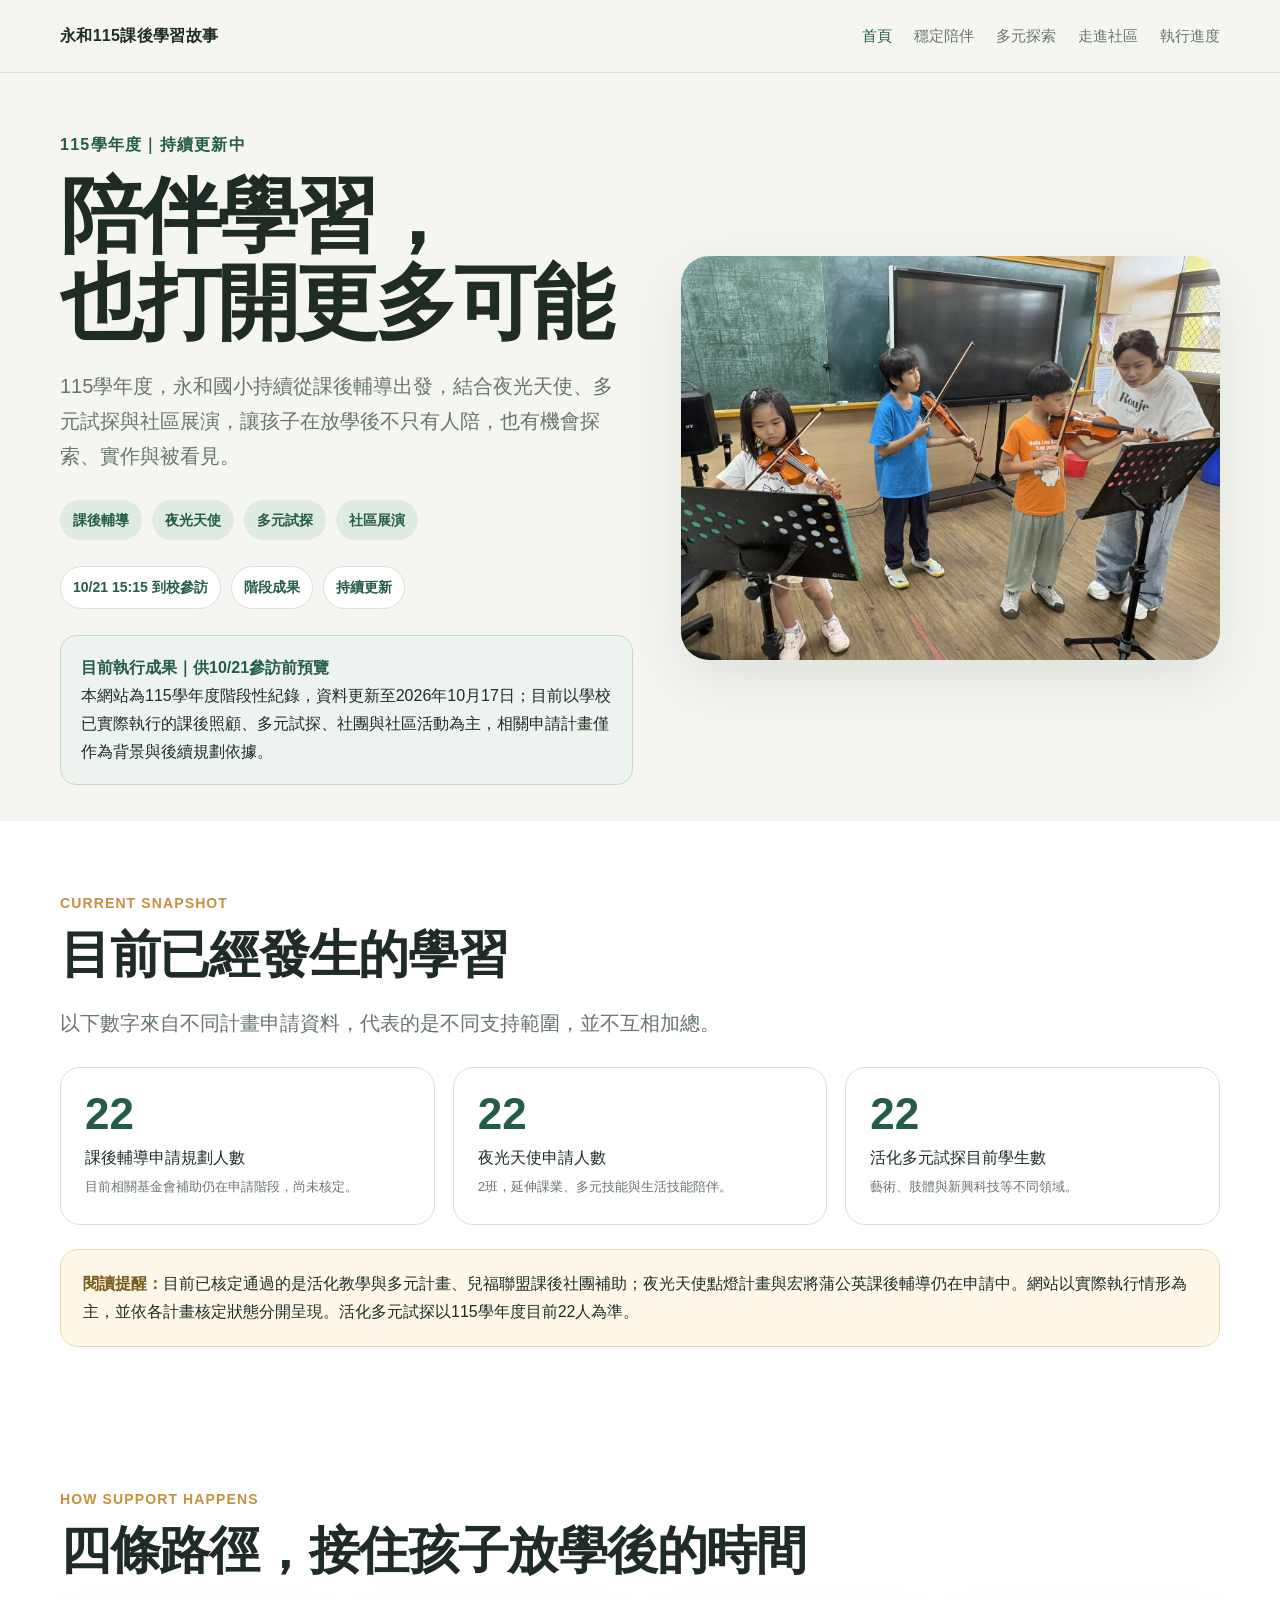
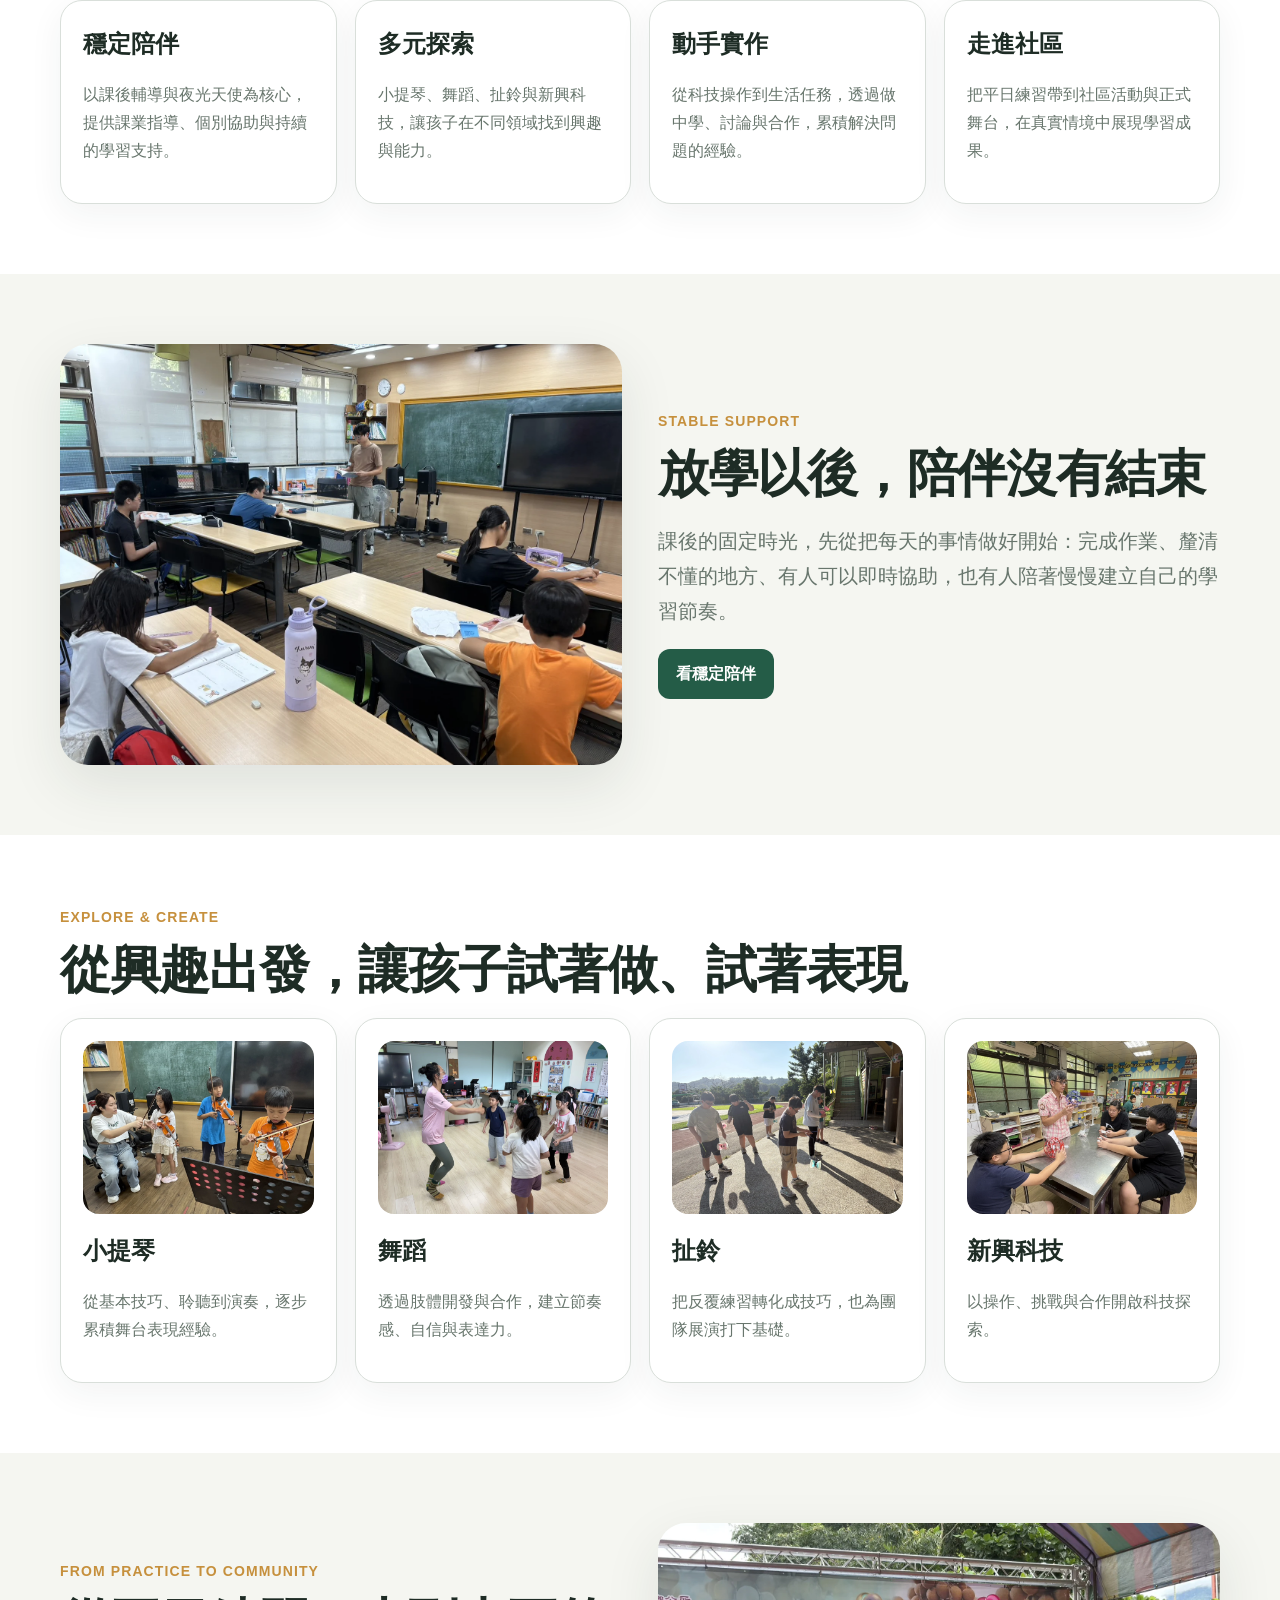
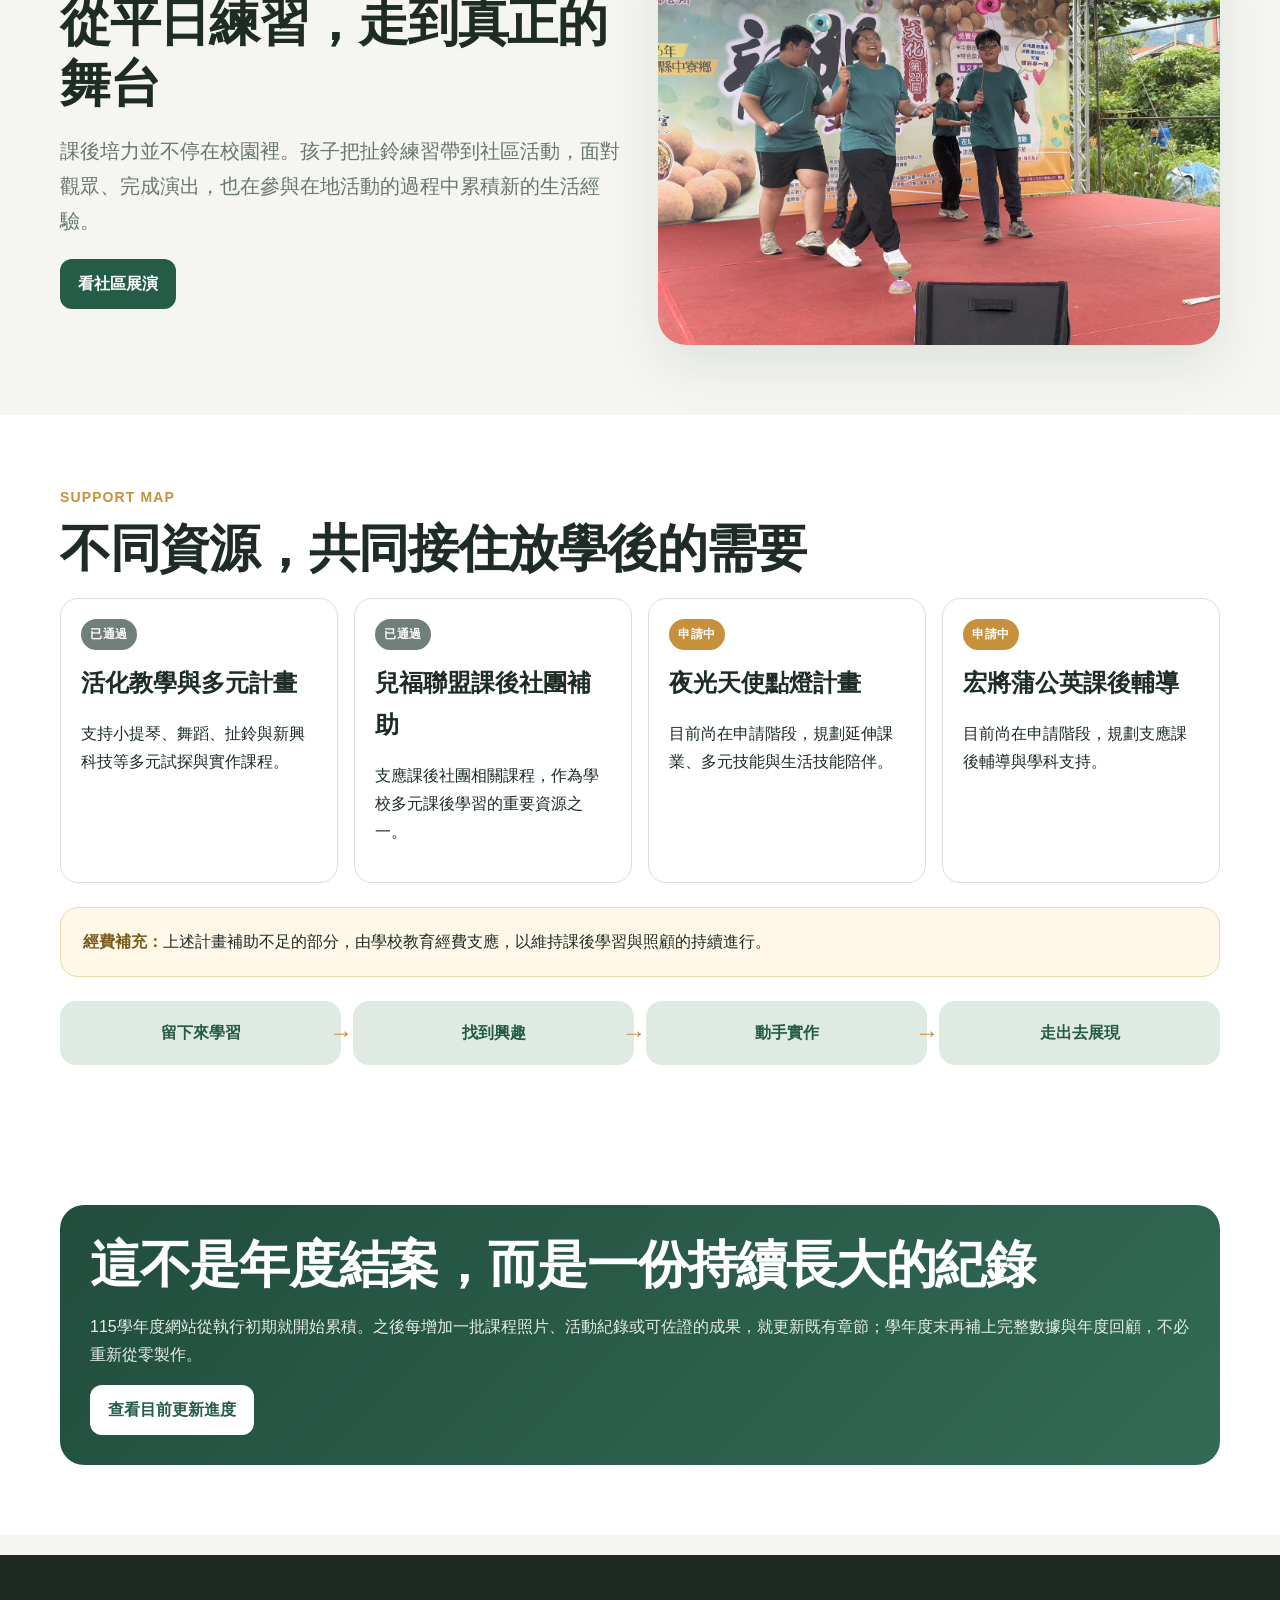
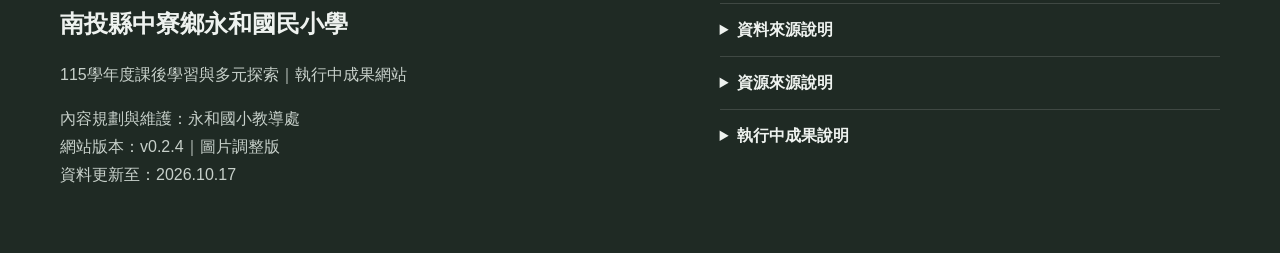
==== index.html @ 571e4e16 "Add files via upload Upload 115 school year website v0.2.4" ====
<!doctype html><html lang="zh-Hant"><head>
<meta charset="utf-8"><meta name="viewport" content="width=device-width,initial-scale=1">
<meta name="description" content="南投縣中寮鄉永和國小115學年度課後學習與多元探索執行中成果網站">
<title>首頁｜永和國小115學年度成果</title><link rel="stylesheet" href="assets/styles.css"></head>
<body><a class="skip-link" href="#main">跳到主要內容</a>
<header class="site-header"><div class="container nav">
<a class="brand" href="index.html">永和115課後學習故事</a>
<button class="menu-btn" aria-label="開啟選單" aria-expanded="false">☰</button>
<nav class="nav-links"><a href="index.html" aria-current=page>首頁</a><a href="care.html" >穩定陪伴</a><a href="explore.html" >多元探索</a><a href="community.html" >走進社區</a><a href="updates.html" >執行進度</a></nav></div></header><main id="main">
<section class="hero"><div class="container hero-grid">
<div>
<div class="eyebrow">115學年度｜持續更新中</div>
<h1>陪伴學習，<br>也打開更多可能</h1>
<p class="lead">115學年度，永和國小持續從課後輔導出發，結合夜光天使、多元試探與社區展演，讓孩子在放學後不只有人陪，也有機會探索、實作與被看見。</p>
<div class="badges"><span class="badge">課後輔導</span><span class="badge">夜光天使</span><span class="badge">多元試探</span><span class="badge">社區展演</span></div><div class="visit-strip"><span class="visit-chip">10/21 15:15 到校參訪</span><span class="visit-chip">階段成果</span><span class="visit-chip">持續更新</span></div>
<div class="notice"><strong>目前執行成果｜供10/21參訪前預覽</strong><br>本網站為115學年度階段性紀錄，資料更新至2026年10月17日；目前以學校已實際執行的課後照顧、多元試探、社團與社區活動為主，相關申請計畫僅作為背景與後續規劃依據。</div>
</div>
<img class="hero-photo" src="assets/images/hero-violin.webp" alt="教師帶領學生進行小提琴課後學習">
</div></section>


<section class="section alt"><div class="container">
<div class="kicker">CURRENT SNAPSHOT</div><h2>目前已經發生的學習</h2>
<p class="lead">以下數字來自不同計畫申請資料，代表的是不同支持範圍，並不互相加總。</p>
<div class="metric-grid">
<div class="metric"><b>22</b><span>課後輔導申請規劃人數</span><br><small>目前相關基金會補助仍在申請階段，尚未核定。</small></div>
<div class="metric"><b>22</b><span>夜光天使申請人數</span><br><small>2班，延伸課業、多元技能與生活技能陪伴。</small></div>
<div class="metric"><b>22</b><span>活化多元試探目前學生數</span><br><small>藝術、肢體與新興科技等不同領域。</small></div>
</div>
<div class="visit-note"><strong>閱讀提醒：</strong>目前已核定通過的是活化教學與多元計畫、兒福聯盟課後社團補助；夜光天使點燈計畫與宏將蒲公英課後輔導仍在申請中。網站以實際執行情形為主，並依各計畫核定狀態分開呈現。活化多元試探以115學年度目前22人為準。</div>
</div></section>
<section class="section alt"><div class="container">
<div class="kicker">HOW SUPPORT HAPPENS</div><h2>四條路徑，接住孩子放學後的時間</h2>
<div class="grid4">
<div class="card"><h3>穩定陪伴</h3><p>以課後輔導與夜光天使為核心，提供課業指導、個別協助與持續的學習支持。</p></div>
<div class="card"><h3>多元探索</h3><p>小提琴、舞蹈、扯鈴與新興科技，讓孩子在不同領域找到興趣與能力。</p></div>
<div class="card"><h3>動手實作</h3><p>從科技操作到生活任務，透過做中學、討論與合作，累積解決問題的經驗。</p></div>
<div class="card"><h3>走進社區</h3><p>把平日練習帶到社區活動與正式舞台，在真實情境中展現學習成果。</p></div>
</div>
</div></section>

<section class="section"><div class="container grid2">
<img class="photo" src="assets/images/care-wide.webp" alt="夜光天使課後照顧學習現場">
<div><div class="kicker">STABLE SUPPORT</div><h2>放學以後，陪伴沒有結束</h2>
<p class="lead">課後的固定時光，先從把每天的事情做好開始：完成作業、釐清不懂的地方、有人可以即時協助，也有人陪著慢慢建立自己的學習節奏。</p>
<a class="btn" href="care.html">看穩定陪伴</a></div>
</div></section>

<section class="section alt"><div class="container">
<div class="kicker">EXPLORE & CREATE</div><h2>從興趣出發，讓孩子試著做、試著表現</h2>
<div class="grid4">
<div class="card"><img class="photo" src="assets/images/violin.webp" alt="小提琴課"><h3>小提琴</h3><p>從基本技巧、聆聽到演奏，逐步累積舞台表現經驗。</p></div>
<div class="card"><img class="photo" src="assets/images/dance.webp" alt="舞蹈課"><h3>舞蹈</h3><p>透過肢體開發與合作，建立節奏感、自信與表達力。</p></div>
<div class="card"><img class="photo" src="assets/images/diabolo.webp" alt="扯鈴課"><h3>扯鈴</h3><p>把反覆練習轉化成技巧，也為團隊展演打下基礎。</p></div>
<div class="card"><img class="photo" src="assets/images/drone.webp" alt="新興科技課程"><h3>新興科技</h3><p>以操作、挑戰與合作開啟科技探索。</p></div>
</div>
</div></section>

<section class="section"><div class="container grid2">
<div><div class="kicker">FROM PRACTICE TO COMMUNITY</div><h2>從平日練習，走到真正的舞台</h2>
<p class="lead">課後培力並不停在校園裡。孩子把扯鈴練習帶到社區活動，面對觀眾、完成演出，也在參與在地活動的過程中累積新的生活經驗。</p>
<a class="btn" href="community.html">看社區展演</a></div>
<img class="photo" src="assets/images/community-longan.webp" alt="學生在中寮鄉活動舞台進行扯鈴表演">
</div></section>


<section class="section alt"><div class="container">
<div class="kicker">SUPPORT MAP</div><h2>不同資源，共同接住放學後的需要</h2>
<div class="support-map">
<div class="support-item"><span class="tag gray">已通過</span><h3>活化教學與多元計畫</h3><p>支持小提琴、舞蹈、扯鈴與新興科技等多元試探與實作課程。</p></div>
<div class="support-item"><span class="tag gray">已通過</span><h3>兒福聯盟課後社團補助</h3><p>支應課後社團相關課程，作為學校多元課後學習的重要資源之一。</p></div>
<div class="support-item"><span class="tag gold">申請中</span><h3>夜光天使點燈計畫</h3><p>目前尚在申請階段，規劃延伸課業、多元技能與生活技能陪伴。</p></div>
<div class="support-item"><span class="tag gold">申請中</span><h3>宏將蒲公英課後輔導</h3><p>目前尚在申請階段，規劃支應課後輔導與學科支持。</p></div>
</div>
<div class="visit-note"><strong>經費補充：</strong>上述計畫補助不足的部分，由學校教育經費支應，以維持課後學習與照顧的持續進行。</div>
<div class="flow">
<div class="flow-step">留下來學習</div><div class="flow-step">找到興趣</div><div class="flow-step">動手實作</div><div class="flow-step">走出去展現</div>
</div>
</div></section>
<section class="section alt"><div class="container">
<div class="callout"><h2>這不是年度結案，而是一份持續長大的紀錄</h2>
<p>115學年度網站從執行初期就開始累積。之後每增加一批課程照片、活動紀錄或可佐證的成果，就更新既有章節；學年度末再補上完整數據與年度回顧，不必重新從零製作。</p>
<a class="btn" style="background:white;color:#245c47" href="updates.html">查看目前更新進度</a></div>
</div></section>
</main>
<footer class="footer"><div class="container footer-grid">
<div><h3>南投縣中寮鄉永和國民小學</h3>
<p>115學年度課後學習與多元探索｜執行中成果網站</p>
<p>內容規劃與維護：永和國小教導處<br>網站版本：v0.2.4｜圖片調整版<br>資料更新至：2026.10.17</p></div>
<div>
<details><summary>資料來源說明</summary><p>本網站依115學年度活化教學與多元計畫、兒福聯盟課後社團補助、夜光天使點燈計畫申請資料、宏將蒲公英課後輔導申請資料，以及學校實際執行照片與紀錄整理。</p></details>
<details><summary>資源來源說明</summary><p>不同課程由不同補助與學校教育經費共同支持。目前活化教學與多元計畫、兒福聯盟課後社團補助已通過；夜光天使點燈、宏將蒲公英課後輔導仍在申請中；不足部分由學校教育經費支應。</p></details>
<details><summary>執行中成果說明</summary><p>本頁為115學年度階段性紀錄，內容將隨課程持續補充；學年度結束後再彙整為完整年度成果。</p></details>
</div></div></footer>
<script src="assets/site.js"></script></body></html>
---- assets/styles.css ----
:root{
  --bg:#f5f6f1; --surface:#fff; --ink:#1e2c25; --muted:#68766d;
  --green:#245c47; --green2:#dfeae3; --gold:#c6903d; --line:#d9dfda;
  --shadow:0 20px 55px rgba(31,50,40,.10);
}
*{box-sizing:border-box}
html{scroll-behavior:smooth}
body{margin:0;background:var(--bg);color:var(--ink);font-family:"Noto Sans TC","PingFang TC","Microsoft JhengHei",sans-serif;line-height:1.75}
a{color:inherit;text-decoration:none}
img{max-width:100%}
.container{width:min(1160px,calc(100% - 40px));margin:auto}
.site-header{position:sticky;top:0;z-index:20;background:rgba(245,246,241,.94);backdrop-filter:blur(12px);border-bottom:1px solid var(--line)}
.nav{min-height:72px;display:flex;align-items:center;justify-content:space-between;gap:24px}
.brand{font-weight:900;letter-spacing:.02em}.nav-links{display:flex;gap:22px;font-size:15px}.nav-links a{color:var(--muted)}.nav-links a:hover,.nav-links a[aria-current=page]{color:var(--green)}
.menu-btn{display:none;border:0;background:none;font-size:24px}
.hero{padding:58px 0 36px}
.hero-grid{display:grid;grid-template-columns:1.03fr .97fr;gap:48px;align-items:center}
.eyebrow{color:var(--green);font-weight:800;letter-spacing:.08em;text-transform:uppercase}
h1{font-size:clamp(44px,7vw,82px);line-height:1.06;margin:14px 0 22px;letter-spacing:-.04em}
h2{font-size:clamp(30px,4vw,52px);line-height:1.18;margin:0 0 18px;letter-spacing:-.025em}
h3{font-size:24px;margin:0 0 10px}
.lead{font-size:20px;color:var(--muted);max-width:760px}
.badges{display:flex;flex-wrap:wrap;gap:10px;margin:26px 0}
.badge{background:var(--green2);color:var(--green);padding:8px 13px;border-radius:999px;font-size:14px;font-weight:800}
.hero-photo,.photo{display:block;width:100%;object-fit:cover;border-radius:28px;box-shadow:var(--shadow)}
.hero-photo{aspect-ratio:4/3}
.notice{margin:26px 0 0;padding:18px 20px;border:1px solid #c7d6cc;border-radius:16px;background:#edf4ef}
.notice strong{color:var(--green)}
.section{padding:70px 0}
.section.alt{background:#fff}
.kicker{font-size:14px;font-weight:900;color:var(--gold);letter-spacing:.08em;margin-bottom:10px}
.grid2{display:grid;grid-template-columns:1fr 1fr;gap:36px;align-items:center}
.grid3{display:grid;grid-template-columns:repeat(3,1fr);gap:24px}
.grid4{display:grid;grid-template-columns:repeat(4,1fr);gap:18px}
.card{background:var(--surface);border:1px solid var(--line);border-radius:22px;padding:22px;box-shadow:0 10px 34px rgba(33,56,43,.06)}
.card .photo{aspect-ratio:4/3;border-radius:16px;box-shadow:none;margin-bottom:16px}
.card p,.muted{color:var(--muted)}
.stat{padding:26px;border-radius:22px;background:#1f4d3c;color:#fff}
.stat b{font-size:38px;display:block;line-height:1.1}.stat span{opacity:.86}
.story-step{position:relative;padding-left:28px}
.story-step:before{content:"";position:absolute;left:2px;top:.55em;width:10px;height:10px;border-radius:50%;background:var(--gold)}
.source-note{border-left:4px solid var(--gold);padding:14px 18px;background:#fff8e9;border-radius:0 12px 12px 0;font-size:14px;color:#5f5547}
.update-list{display:grid;gap:12px}
.update-item{display:grid;grid-template-columns:130px 1fr;gap:20px;padding:14px 0;border-bottom:1px solid var(--line)}
.footer{background:#1f2a24;color:#eef2ef;padding:48px 0;margin-top:20px}
.footer p,.footer a{color:#c7d0ca}.footer-grid{display:grid;grid-template-columns:1.1fr .9fr;gap:48px}
.footer details{border-top:1px solid rgba(255,255,255,.14);padding:12px 0}.footer summary{cursor:pointer;font-weight:700}
.callout{padding:30px;border-radius:24px;background:linear-gradient(135deg,#214d3d,#326b55);color:white}
.callout p{color:#e5eee9}
.btn{display:inline-block;background:var(--green);color:#fff;padding:11px 18px;border-radius:12px;font-weight:800}
.skip-link{position:absolute;left:-9999px}.skip-link:focus{left:12px;top:12px;background:#fff;padding:10px;z-index:99}
@media(max-width:900px){
  .hero-grid,.grid2,.footer-grid{grid-template-columns:1fr}
  .grid3,.grid4{grid-template-columns:1fr 1fr}
  .menu-btn{display:block}.nav-links{display:none;position:absolute;top:72px;left:0;right:0;background:var(--bg);padding:18px 20px;flex-direction:column;border-bottom:1px solid var(--line)}
  .nav-links.open{display:flex}
}
@media(max-width:620px){
  .container{width:min(100% - 28px,1160px)}
  .grid3,.grid4{grid-template-columns:1fr}
  .section{padding:50px 0}
  .update-item{grid-template-columns:1fr;gap:2px}
}

.visit-strip{display:flex;gap:10px;flex-wrap:wrap;margin:20px 0 0}
.visit-chip{padding:8px 12px;border-radius:999px;background:#fff;border:1px solid var(--line);font-size:14px;font-weight:800;color:var(--green)}
.metric-grid{display:grid;grid-template-columns:repeat(3,1fr);gap:18px;margin-top:26px}
.metric{background:#fff;border:1px solid var(--line);border-radius:20px;padding:24px}
.metric b{display:block;font-size:44px;line-height:1;color:var(--green);margin-bottom:8px}
.metric small{color:var(--muted)}
.support-map{display:grid;grid-template-columns:repeat(4,1fr);gap:16px}
.support-item{background:#fff;border:1px solid var(--line);border-radius:18px;padding:20px}
.support-item .tag{display:inline-block;font-size:12px;font-weight:900;letter-spacing:.05em;color:#fff;background:var(--green);border-radius:999px;padding:5px 9px;margin-bottom:12px}
.support-item .tag.gold{background:var(--gold)}
.support-item .tag.gray{background:#708078}
.visit-note{background:#fff8e9;border:1px solid #ead8ad;border-radius:18px;padding:20px 22px;margin-top:24px}
.visit-note strong{color:#7a5a1a}
.flow{display:grid;grid-template-columns:repeat(4,1fr);gap:12px;margin-top:24px}
.flow-step{position:relative;background:var(--green2);border-radius:16px;padding:18px;text-align:center;font-weight:900;color:var(--green)}
.flow-step:not(:last-child):after{content:"→";position:absolute;right:-12px;top:50%;transform:translateY(-50%);color:var(--gold);font-size:24px}
@media(max-width:900px){.support-map,.flow,.metric-grid{grid-template-columns:1fr 1fr}}
@media(max-width:620px){.support-map,.flow,.metric-grid{grid-template-columns:1fr}.flow-step:not(:last-child):after{content:"↓";right:auto;left:50%;top:auto;bottom:-18px;transform:translateX(-50%)}}
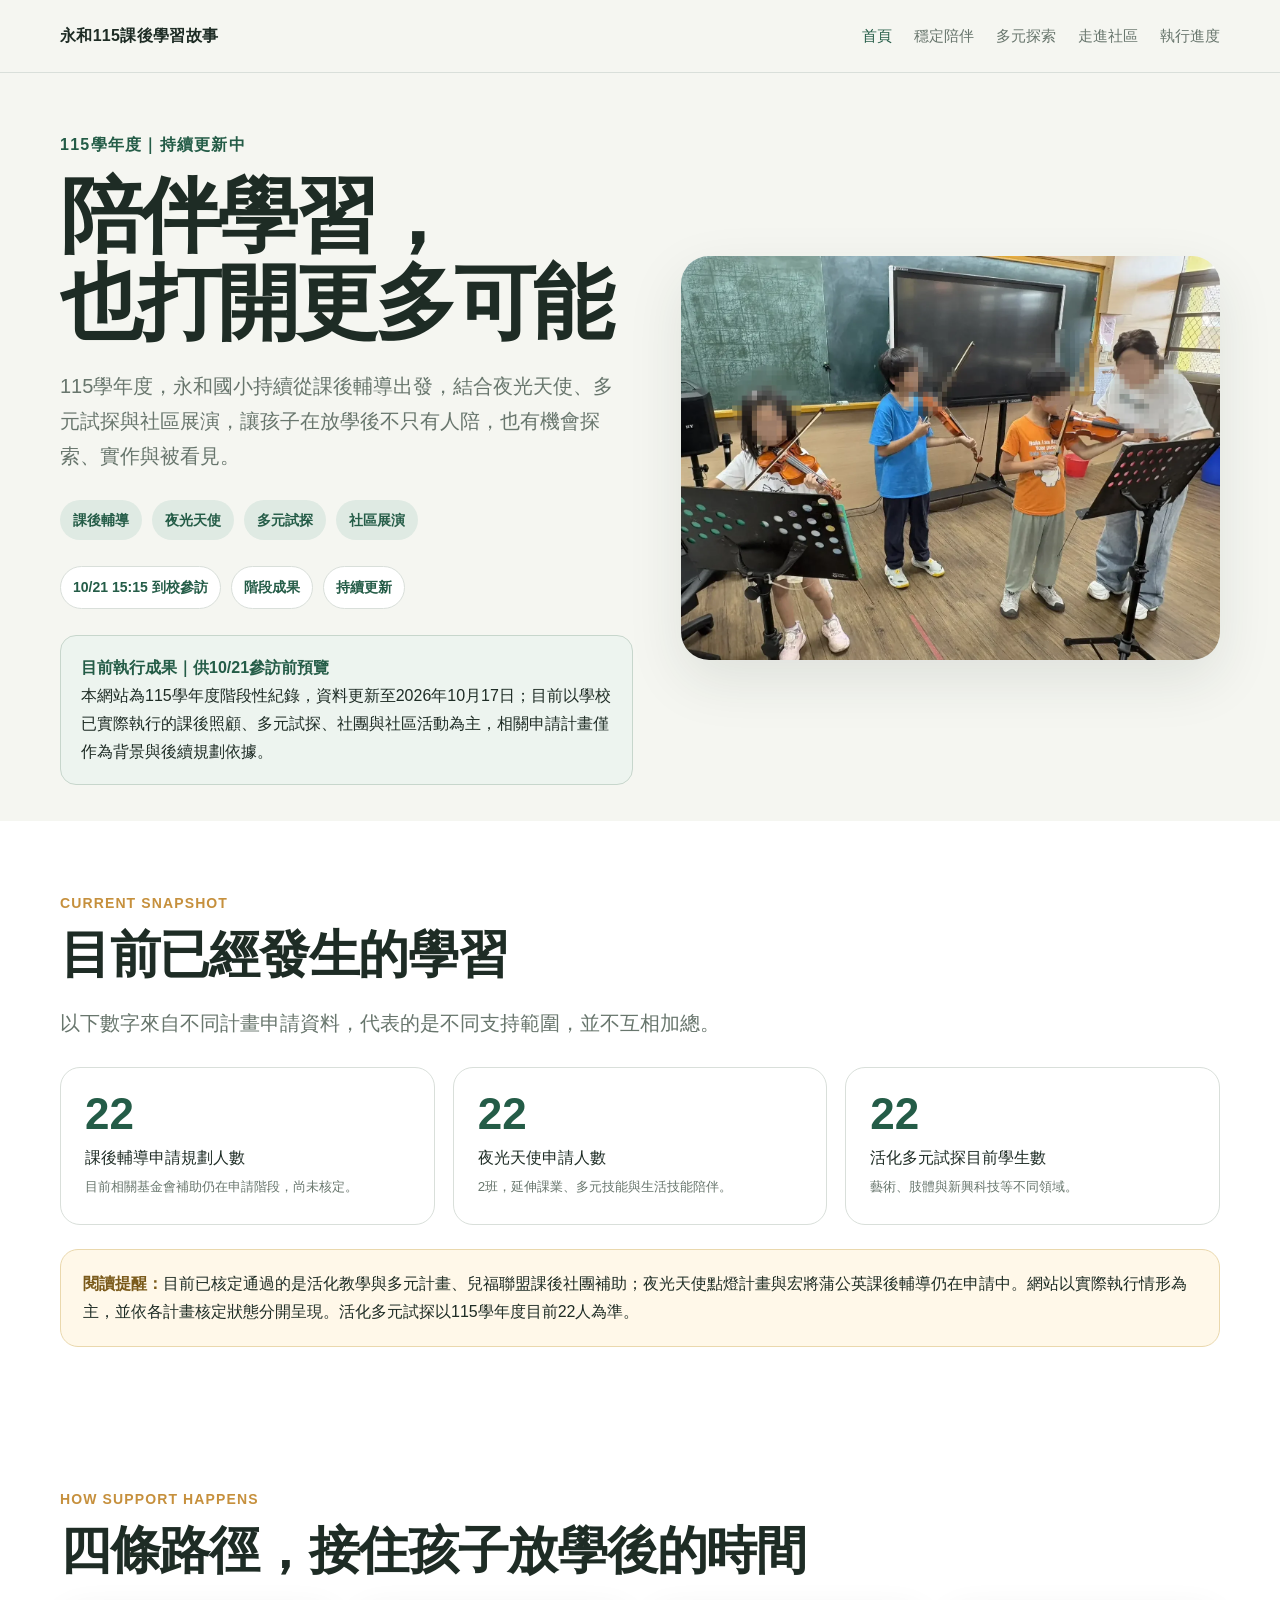
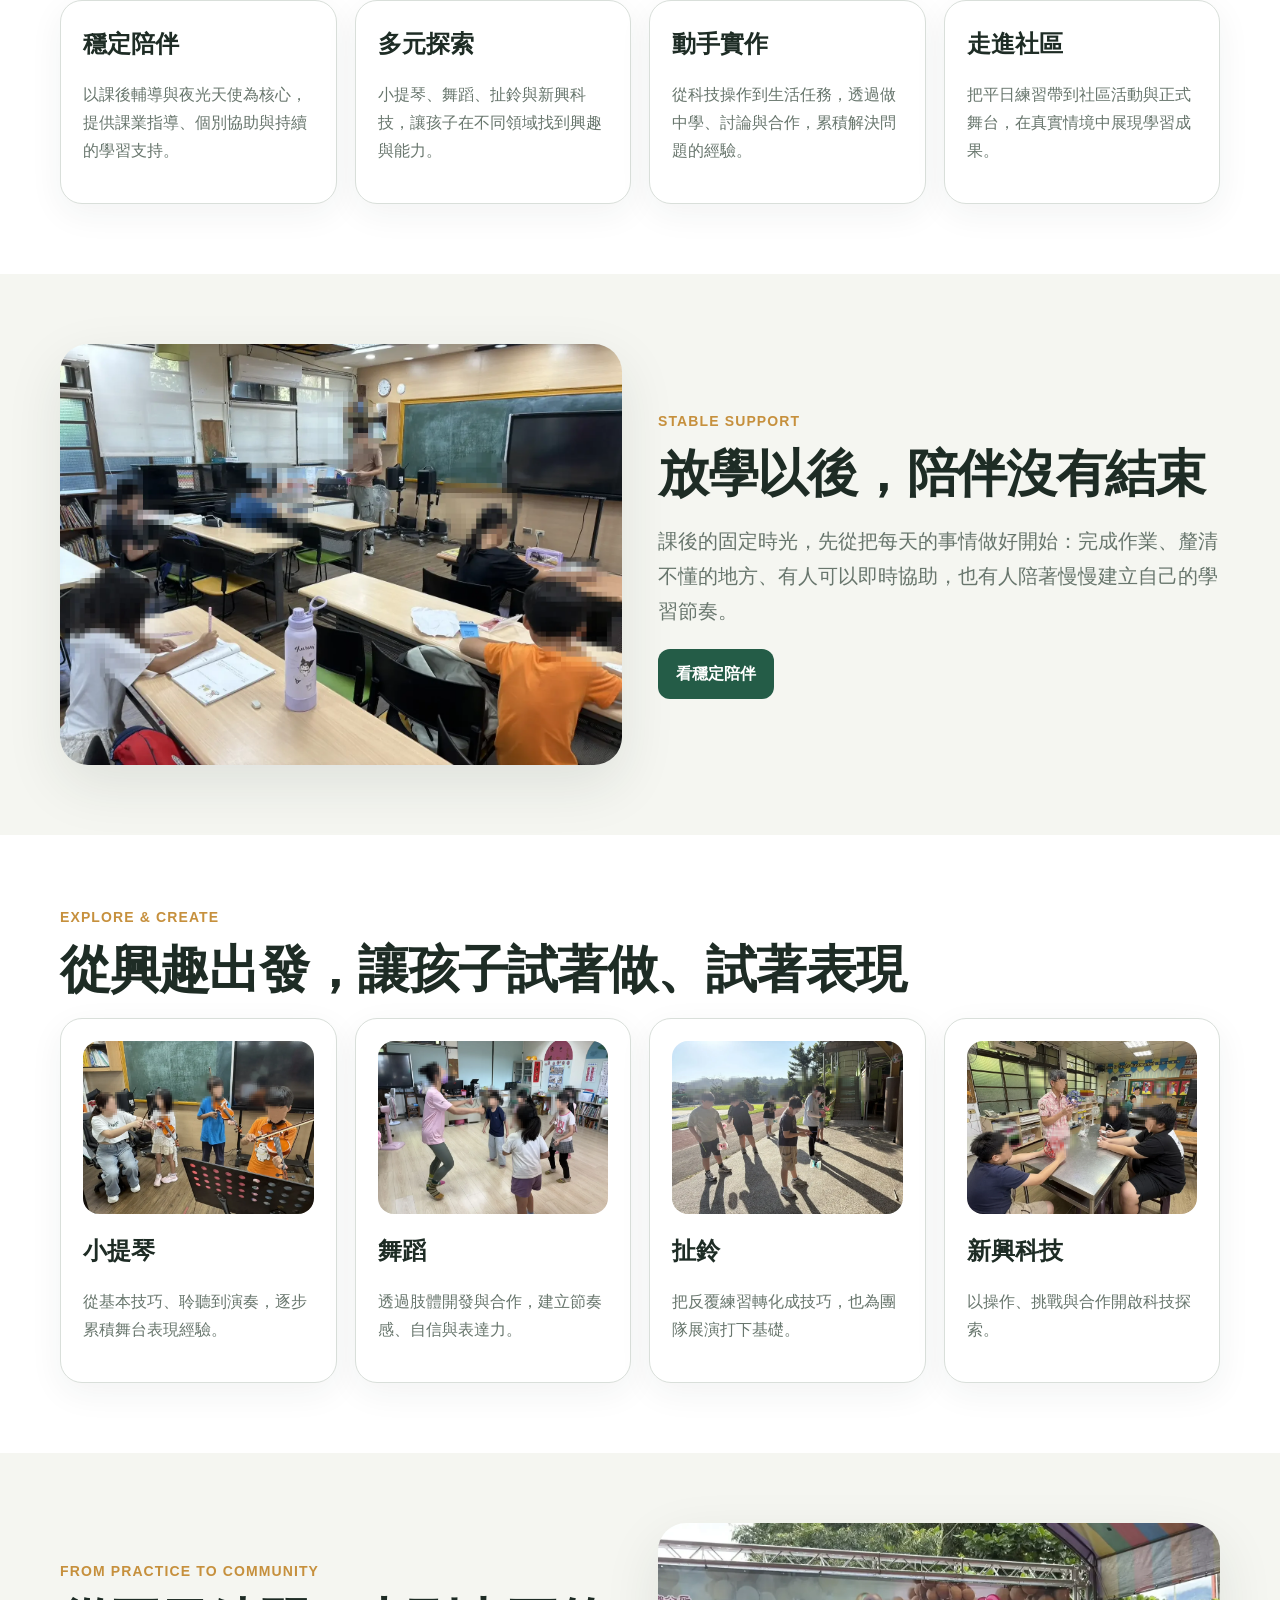
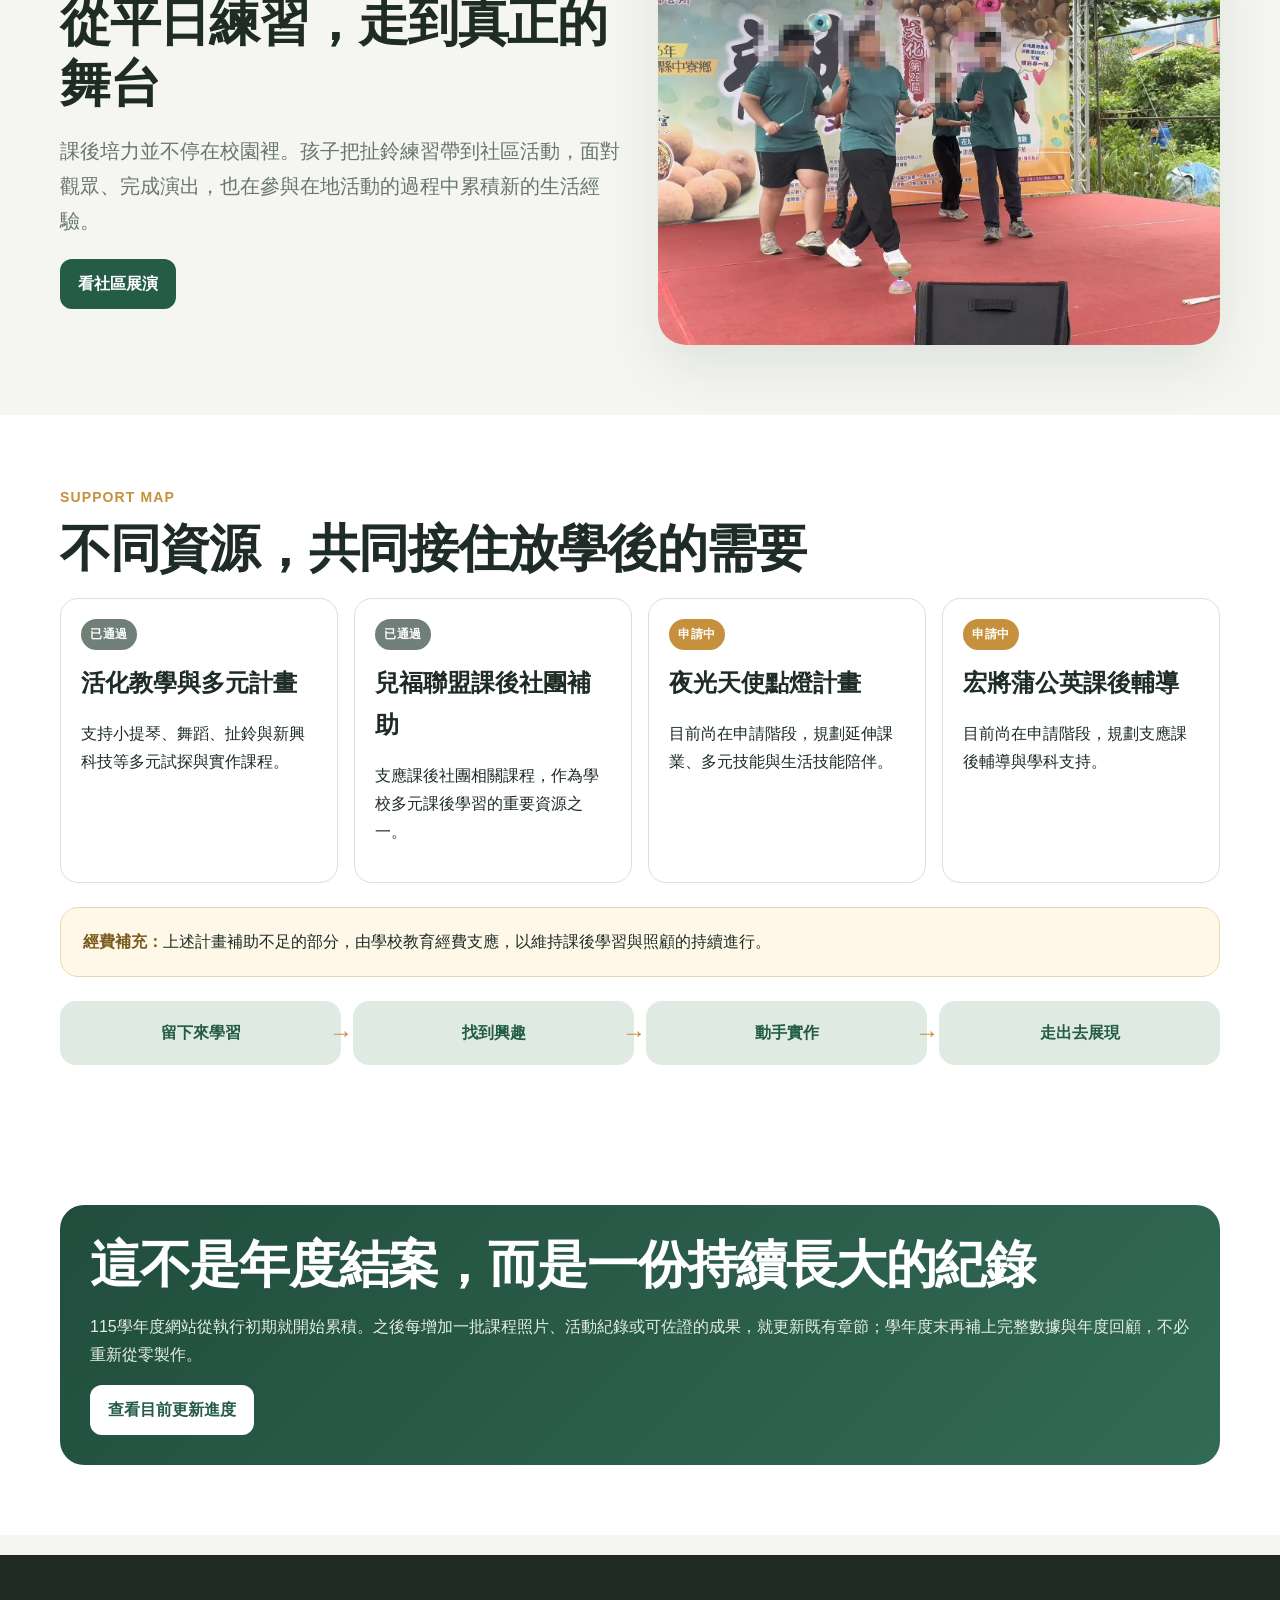
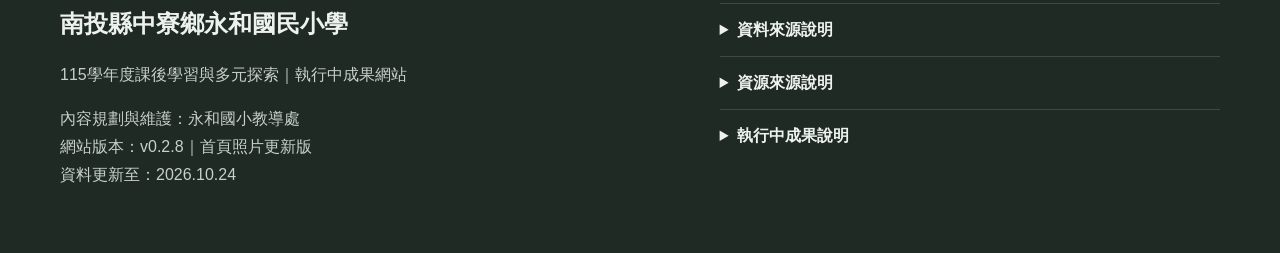
==== commit 685ba4db: "Add files via upload" ====
--- a/index.html
+++ b/index.html
@@ -15,7 +15,7 @@
 <div class="badges"><span class="badge">課後輔導</span><span class="badge">夜光天使</span><span class="badge">多元試探</span><span class="badge">社區展演</span></div><div class="visit-strip"><span class="visit-chip">10/21 15:15 到校參訪</span><span class="visit-chip">階段成果</span><span class="visit-chip">持續更新</span></div>
 <div class="notice"><strong>目前執行成果｜供10/21參訪前預覽</strong><br>本網站為115學年度階段性紀錄，資料更新至2026年10月17日；目前以學校已實際執行的課後照顧、多元試探、社團與社區活動為主，相關申請計畫僅作為背景與後續規劃依據。</div>
 </div>
-<img class="hero-photo" src="assets/images/hero-violin.webp" alt="教師帶領學生進行小提琴課後學習">
+<img class="hero-photo" src="assets/images/hero-violin-v028.webp" alt="教師帶領學生進行小提琴課後學習">
 </div></section>
 
 
@@ -40,7 +40,7 @@
 </div></section>
 
 <section class="section"><div class="container grid2">
-<img class="photo" src="assets/images/care-wide.webp" alt="夜光天使課後照顧學習現場">
+<img class="photo" src="assets/images/care-wide-v028.webp" alt="夜光天使課後照顧學習現場">
 <div><div class="kicker">STABLE SUPPORT</div><h2>放學以後，陪伴沒有結束</h2>
 <p class="lead">課後的固定時光，先從把每天的事情做好開始：完成作業、釐清不懂的地方、有人可以即時協助，也有人陪著慢慢建立自己的學習節奏。</p>
 <a class="btn" href="care.html">看穩定陪伴</a></div>
@@ -49,10 +49,10 @@
 <section class="section alt"><div class="container">
 <div class="kicker">EXPLORE & CREATE</div><h2>從興趣出發，讓孩子試著做、試著表現</h2>
 <div class="grid4">
-<div class="card"><img class="photo" src="assets/images/violin.webp" alt="小提琴課"><h3>小提琴</h3><p>從基本技巧、聆聽到演奏，逐步累積舞台表現經驗。</p></div>
-<div class="card"><img class="photo" src="assets/images/dance.webp" alt="舞蹈課"><h3>舞蹈</h3><p>透過肢體開發與合作，建立節奏感、自信與表達力。</p></div>
-<div class="card"><img class="photo" src="assets/images/diabolo.webp" alt="扯鈴課"><h3>扯鈴</h3><p>把反覆練習轉化成技巧，也為團隊展演打下基礎。</p></div>
-<div class="card"><img class="photo" src="assets/images/drone.webp" alt="新興科技課程"><h3>新興科技</h3><p>以操作、挑戰與合作開啟科技探索。</p></div>
+<div class="card"><img class="photo" src="assets/images/violin-v028.webp" alt="小提琴課"><h3>小提琴</h3><p>從基本技巧、聆聽到演奏，逐步累積舞台表現經驗。</p></div>
+<div class="card"><img class="photo" src="assets/images/dance-v028.webp" alt="舞蹈課"><h3>舞蹈</h3><p>透過肢體開發與合作，建立節奏感、自信與表達力。</p></div>
+<div class="card"><img class="photo" src="assets/images/diabolo-v028.webp" alt="扯鈴課"><h3>扯鈴</h3><p>把反覆練習轉化成技巧，也為團隊展演打下基礎。</p></div>
+<div class="card"><img class="photo" src="assets/images/drone-v028.webp" alt="新興科技課程"><h3>新興科技</h3><p>以操作、挑戰與合作開啟科技探索。</p></div>
 </div>
 </div></section>
 
@@ -60,7 +60,7 @@
 <div><div class="kicker">FROM PRACTICE TO COMMUNITY</div><h2>從平日練習，走到真正的舞台</h2>
 <p class="lead">課後培力並不停在校園裡。孩子把扯鈴練習帶到社區活動，面對觀眾、完成演出，也在參與在地活動的過程中累積新的生活經驗。</p>
 <a class="btn" href="community.html">看社區展演</a></div>
-<img class="photo" src="assets/images/community-longan.webp" alt="學生在中寮鄉活動舞台進行扯鈴表演">
+<img class="photo" src="assets/images/community-longan-v028.webp" alt="學生在中寮鄉活動舞台進行扯鈴表演">
 </div></section>
 
 
@@ -86,7 +86,7 @@
 <footer class="footer"><div class="container footer-grid">
 <div><h3>南投縣中寮鄉永和國民小學</h3>
 <p>115學年度課後學習與多元探索｜執行中成果網站</p>
-<p>內容規劃與維護：永和國小教導處<br>網站版本：v0.2.4｜圖片調整版<br>資料更新至：2026.10.17</p></div>
+<p>內容規劃與維護：永和國小教導處<br>網站版本：v0.2.8｜首頁照片更新版<br>資料更新至：2026.10.24</p></div>
 <div>
 <details><summary>資料來源說明</summary><p>本網站依115學年度活化教學與多元計畫、兒福聯盟課後社團補助、夜光天使點燈計畫申請資料、宏將蒲公英課後輔導申請資料，以及學校實際執行照片與紀錄整理。</p></details>
 <details><summary>資源來源說明</summary><p>不同課程由不同補助與學校教育經費共同支持。目前活化教學與多元計畫、兒福聯盟課後社團補助已通過；夜光天使點燈、宏將蒲公英課後輔導仍在申請中；不足部分由學校教育經費支應。</p></details>
